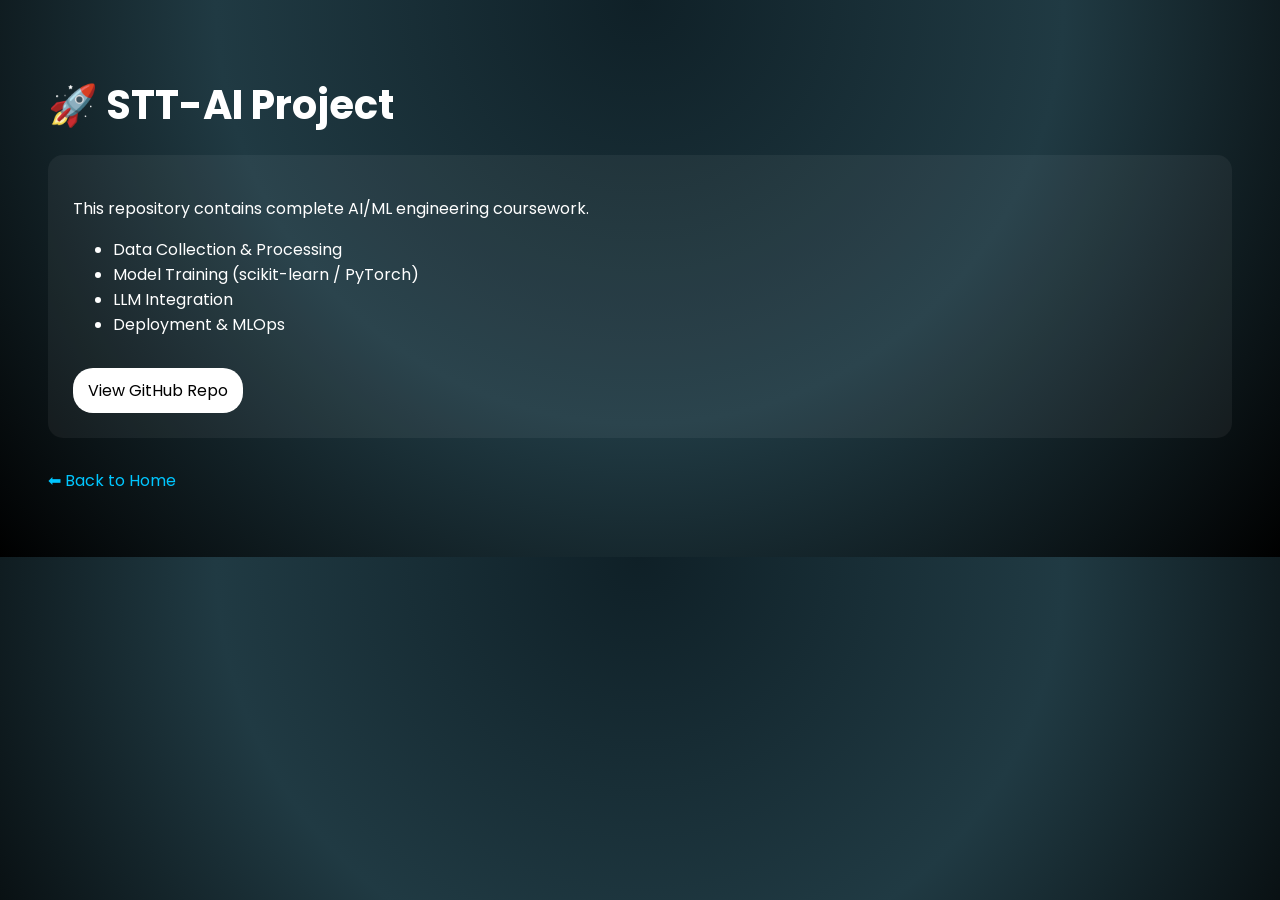
==== sttai.html @ ea2bb1b5 "Create main HTML page for STT-AI project This HTML file serves as the main page for the STT-AI proje" ====
<!DOCTYPE html>
<html lang="en">
<head>
  <meta charset="UTF-8">
  <meta name="viewport" content="width=device-width, initial-scale=1.0">
  <title>STT-AI Project</title>

  <link href="https://fonts.googleapis.com/css2?family=Poppins:wght@300;400;600&display=swap" rel="stylesheet">

  <style>
    body {
      font-family: 'Poppins', sans-serif;
      background: radial-gradient(circle at top, #0f2027, #203a43, #000);
      color: white;
      padding: 40px;
    }

    h1 {
      font-size: 2.5rem;
      margin-bottom: 10px;
    }

    .card {
      background: rgba(255,255,255,0.05);
      padding: 25px;
      border-radius: 15px;
      margin-top: 20px;
    }

    a {
      color: #00c6ff;
      text-decoration: none;
    }

    .btn {
      display: inline-block;
      margin-top: 15px;
      padding: 10px 15px;
      background: white;
      color: black;
      border-radius: 20px;
    }
  </style>
</head>

<body>

<h1>🚀 STT-AI Project</h1>

<div class="card">
  <p>This repository contains complete AI/ML engineering coursework.</p>

  <ul>
    <li>Data Collection & Processing</li>
    <li>Model Training (scikit-learn / PyTorch)</li>
    <li>LLM Integration</li>
    <li>Deployment & MLOps</li>
  </ul>

  <a href="https://github.com/mehulpatil17/STT-AI" target="_blank" class="btn">
    View GitHub Repo
  </a>
</div>

<p style="margin-top:30px;">
  <a href="index.html">⬅ Back to Home</a>
</p>

</body>
</html>
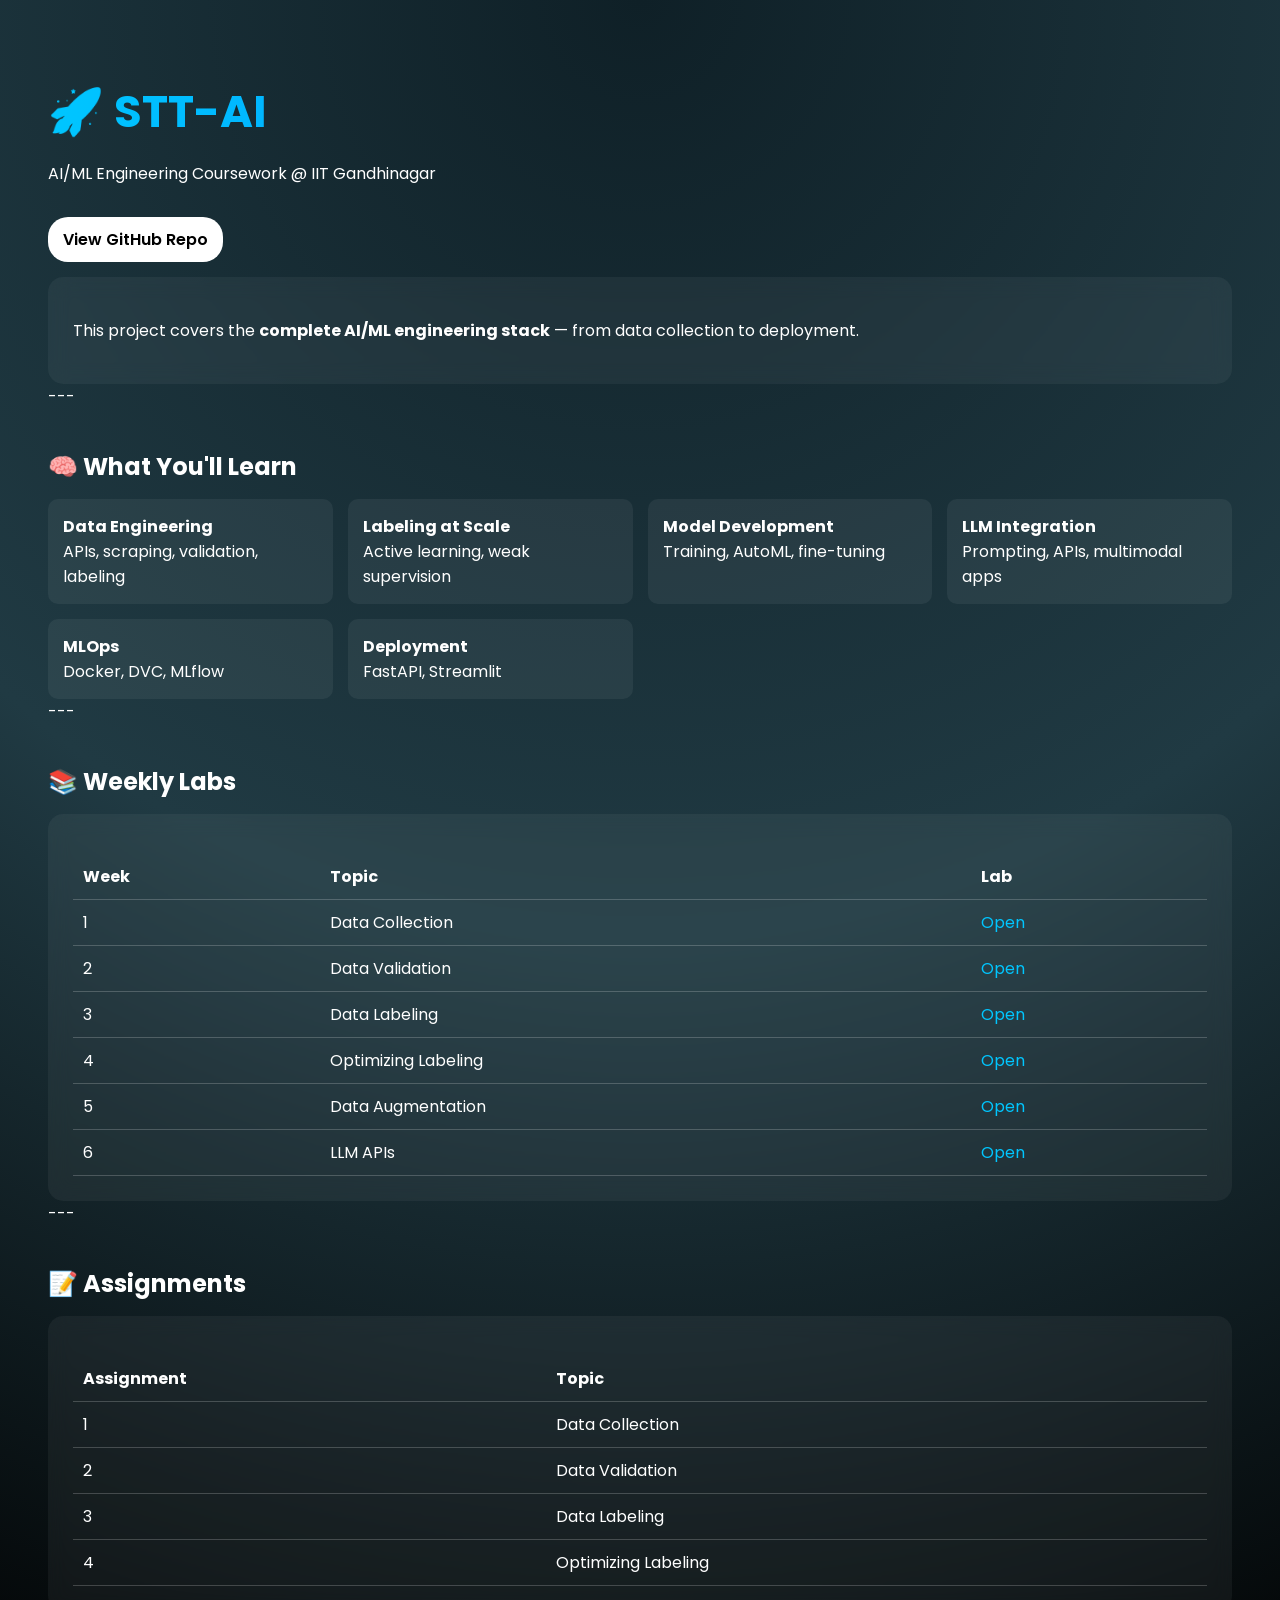
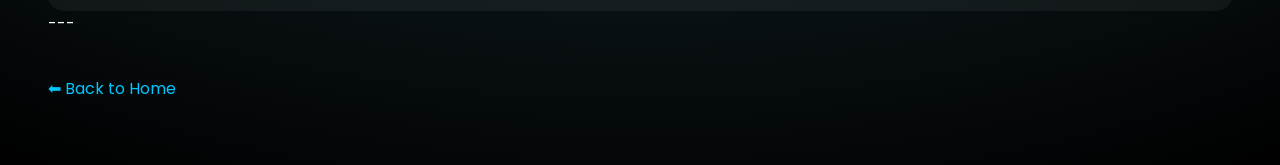
==== commit 07f9a9bd: "Update sttai.html" ====
--- a/sttai.html
+++ b/sttai.html
@@ -16,15 +16,48 @@
     }
 
     h1 {
-      font-size: 2.5rem;
+      font-size: 2.8rem;
       margin-bottom: 10px;
+      background: linear-gradient(90deg, #00c6ff, #0072ff);
+      -webkit-background-clip: text;
+      color: transparent;
+    }
+
+    h2 {
+      margin-top: 40px;
+      margin-bottom: 15px;
     }
 
     .card {
       background: rgba(255,255,255,0.05);
       padding: 25px;
       border-radius: 15px;
-      margin-top: 20px;
+      margin-top: 15px;
+      backdrop-filter: blur(10px);
+    }
+
+    .grid {
+      display: grid;
+      grid-template-columns: repeat(auto-fit, minmax(250px, 1fr));
+      gap: 15px;
+    }
+
+    .box {
+      background: rgba(255,255,255,0.06);
+      padding: 15px;
+      border-radius: 10px;
+    }
+
+    table {
+      width: 100%;
+      border-collapse: collapse;
+      margin-top: 15px;
+    }
+
+    th, td {
+      border-bottom: 1px solid rgba(255,255,255,0.2);
+      padding: 10px;
+      text-align: left;
     }
 
     a {
@@ -39,30 +72,82 @@
       background: white;
       color: black;
       border-radius: 20px;
+      font-weight: 600;
     }
   </style>
 </head>
 
 <body>
 
-<h1>🚀 STT-AI Project</h1>
+<h1>🚀 STT-AI</h1>
+<p>AI/ML Engineering Coursework @ IIT Gandhinagar</p>
+
+<a href="https://github.com/mehulpatil17/STT-AI" target="_blank" class="btn">
+  View GitHub Repo
+</a>
 
 <div class="card">
-  <p>This repository contains complete AI/ML engineering coursework.</p>
-
-  <ul>
-    <li>Data Collection & Processing</li>
-    <li>Model Training (scikit-learn / PyTorch)</li>
-    <li>LLM Integration</li>
-    <li>Deployment & MLOps</li>
-  </ul>
-
-  <a href="https://github.com/mehulpatil17/STT-AI" target="_blank" class="btn">
-    View GitHub Repo
-  </a>
+  <p>
+    This project covers the <b>complete AI/ML engineering stack</b> — from data collection to deployment.
+  </p>
 </div>
 
-<p style="margin-top:30px;">
+---
+
+<h2>🧠 What You'll Learn</h2>
+
+<div class="grid">
+  <div class="box"><b>Data Engineering</b><br>APIs, scraping, validation, labeling</div>
+  <div class="box"><b>Labeling at Scale</b><br>Active learning, weak supervision</div>
+  <div class="box"><b>Model Development</b><br>Training, AutoML, fine-tuning</div>
+  <div class="box"><b>LLM Integration</b><br>Prompting, APIs, multimodal apps</div>
+  <div class="box"><b>MLOps</b><br>Docker, DVC, MLflow</div>
+  <div class="box"><b>Deployment</b><br>FastAPI, Streamlit</div>
+</div>
+
+---
+
+<h2>📚 Weekly Labs</h2>
+
+<div class="card">
+<table>
+<tr>
+  <th>Week</th>
+  <th>Topic</th>
+  <th>Lab</th>
+</tr>
+
+<tr><td>1</td><td>Data Collection</td><td><a href="LABS/Week%201/week01-data-collection-lab.ipynb">Open</a></td></tr>
+<tr><td>2</td><td>Data Validation</td><td><a href="LABS/Week%202/week02-data-validation-lab.ipynb">Open</a></td></tr>
+<tr><td>3</td><td>Data Labeling</td><td><a href="LABS/Week%203/week03-data-labeling-lab.ipynb">Open</a></td></tr>
+<tr><td>4</td><td>Optimizing Labeling</td><td><a href="LABS/Week%204/week04-optimizing-labeling-lab.ipynb">Open</a></td></tr>
+<tr><td>5</td><td>Data Augmentation</td><td><a href="LABS/Week%205/week05-data-augmentation-lab.ipynb">Open</a></td></tr>
+<tr><td>6</td><td>LLM APIs</td><td><a href="LABS/Week%206/week06-llm-apis-lab.ipynb">Open</a></td></tr>
+</table>
+</div>
+
+---
+
+<h2>📝 Assignments</h2>
+
+<div class="card">
+<table>
+<tr>
+  <th>Assignment</th>
+  <th>Topic</th>
+</tr>
+
+<tr><td>1</td><td>Data Collection</td></tr>
+<tr><td>2</td><td>Data Validation</td></tr>
+<tr><td>3</td><td>Data Labeling</td></tr>
+<tr><td>4</td><td>Optimizing Labeling</td></tr>
+
+</table>
+</div>
+
+---
+
+<p style="margin-top:40px;">
   <a href="index.html">⬅ Back to Home</a>
 </p>
 
